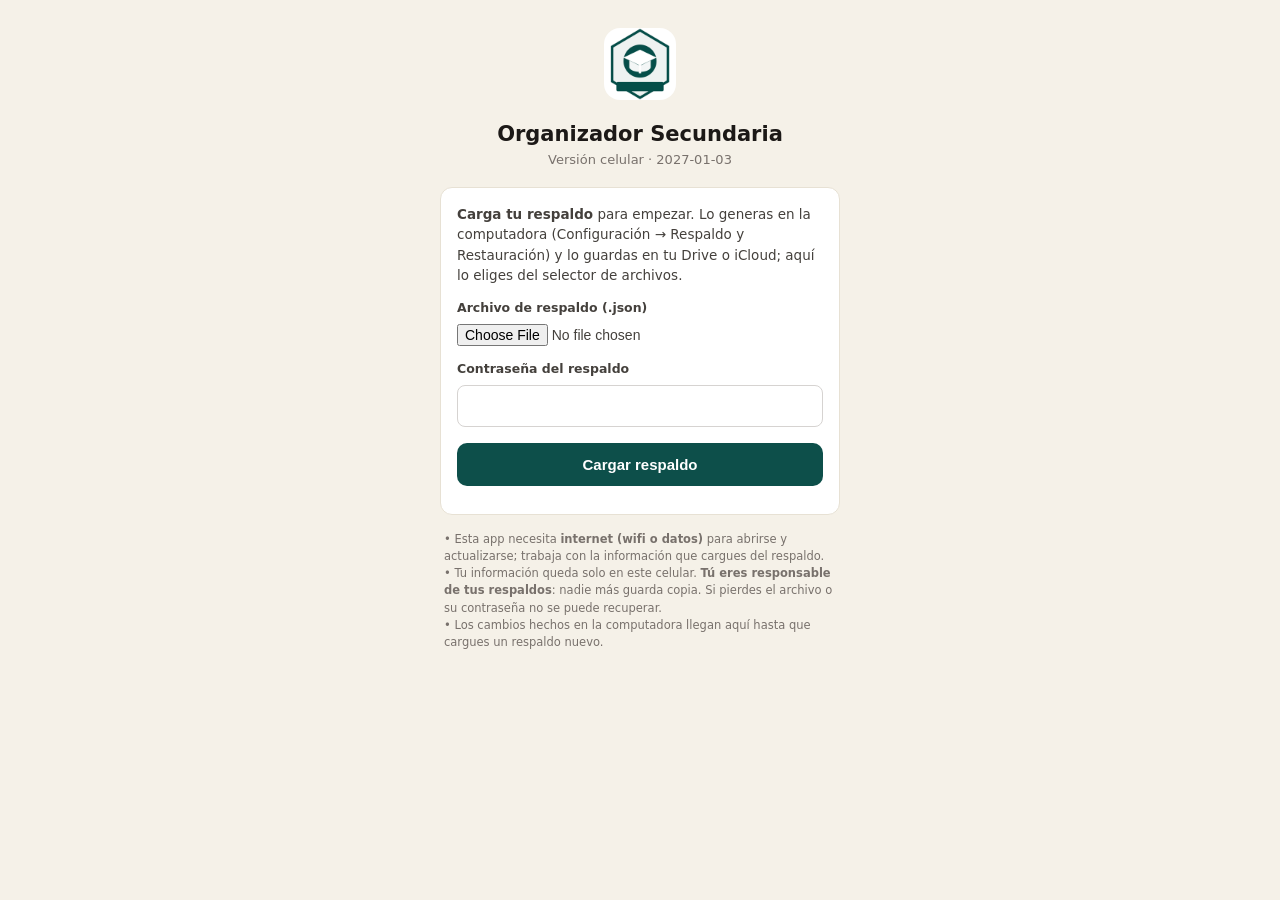
==== fcp/index.html @ aca78324 "Puerta fcp/: abre la misma app con el escudo de la escuela como ícono del iPhone Co-Authored-By: Cla" ====
<!doctype html>
<html lang="es">
<head>
<meta charset="utf-8">
<meta name="viewport" content="width=device-width,initial-scale=1,viewport-fit=cover">
<title>Organizador FCP</title>
<link rel="apple-touch-icon" sizes="180x180" href="icono-180.png">
<link rel="icon" type="image/png" href="icono-180.png">
<meta name="apple-mobile-web-app-capable" content="yes">
<meta name="apple-mobile-web-app-title" content="Organizador FCP">
<meta name="apple-mobile-web-app-status-bar-style" content="black-translucent">
<meta name="theme-color" content="#0d4f4a">
<meta http-equiv="refresh" content="0;url=../app/">
<style>body{margin:0;font:16px -apple-system,system-ui,sans-serif;background:#faf8f4;color:#44403c;display:flex;align-items:center;justify-content:center;min-height:100vh}</style>
</head>
<body>
<p>Abriendo…</p>
<script>location.replace("../app/");</script>
</body>
</html>
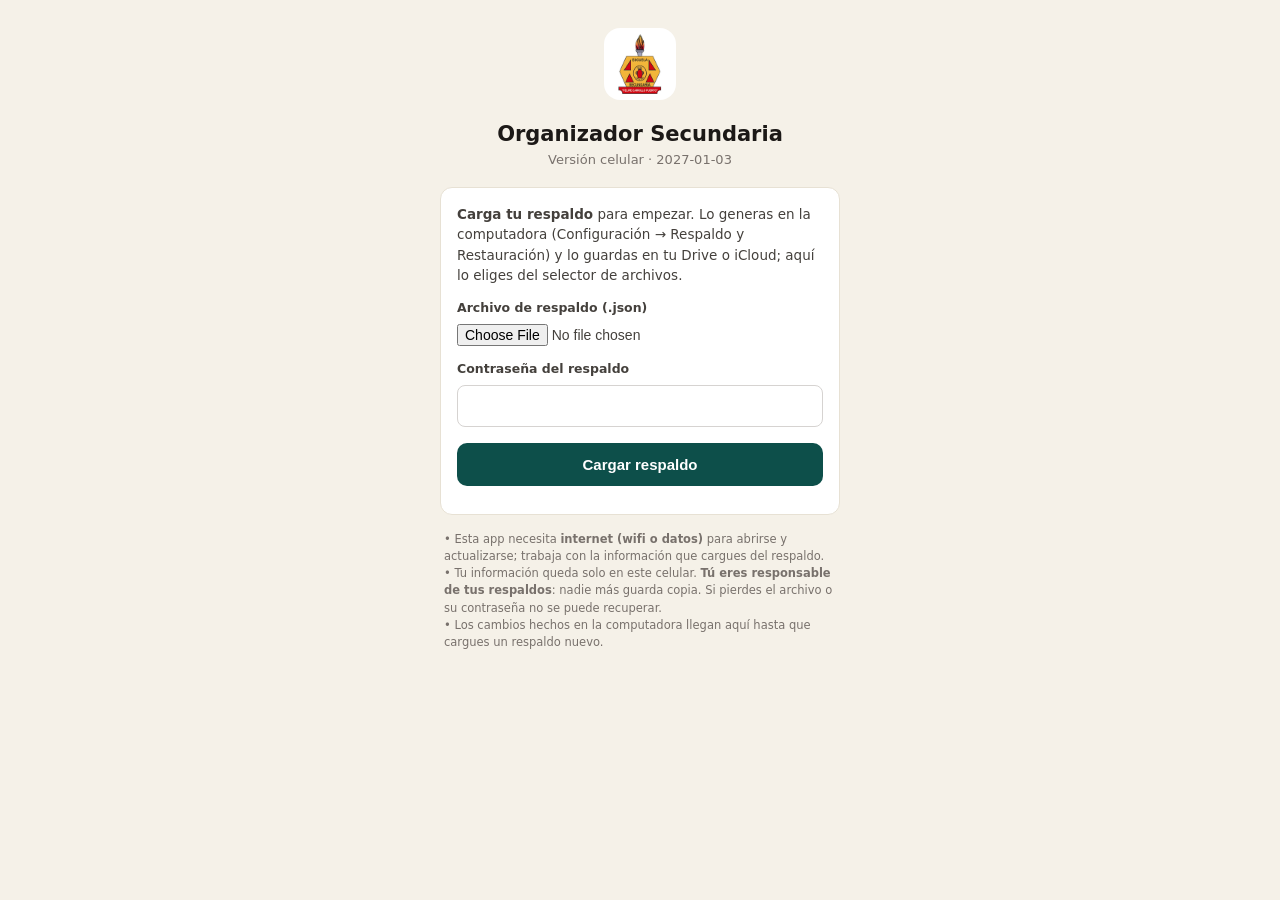
==== commit cfbfb4d9: "fcp/: copia completa de la app con el escudo como ícono y nombre «Organizador FCP» (iOS no toma el í" ====
--- a/fcp/index.html
+++ b/fcp/index.html
@@ -1,20 +1,57 @@
-<!doctype html>
-<html lang="es">
+<!DOCTYPE html>
+<html lang="es-MX">
 <head>
-<meta charset="utf-8">
-<meta name="viewport" content="width=device-width,initial-scale=1,viewport-fit=cover">
-<title>Organizador FCP</title>
-<link rel="apple-touch-icon" sizes="180x180" href="icono-180.png">
-<link rel="icon" type="image/png" href="icono-180.png">
+<meta charset="UTF-8">
+<meta name="viewport" content="width=device-width,initial-scale=1.0,minimum-scale=1.0,maximum-scale=1.0,user-scalable=no">
+<link rel="manifest" href="manifest.json">
 <meta name="apple-mobile-web-app-capable" content="yes">
+<meta name="apple-mobile-web-app-status-bar-style" content="black-translucent">
 <meta name="apple-mobile-web-app-title" content="Organizador FCP">
-<meta name="apple-mobile-web-app-status-bar-style" content="black-translucent">
+<link rel="apple-touch-icon" sizes="180x180" href="assets/apple-touch-icon.png">
 <meta name="theme-color" content="#0d4f4a">
-<meta http-equiv="refresh" content="0;url=../app/">
-<style>body{margin:0;font:16px -apple-system,system-ui,sans-serif;background:#faf8f4;color:#44403c;display:flex;align-items:center;justify-content:center;min-height:100vh}</style>
+<link href="assets/fonts/plus-jakarta-sans/plus-jakarta-sans.css" rel="stylesheet"><title>Organizador Secundaria</title>
+<link rel="stylesheet" href="assets/icons/tabler-icons/tabler-icons.min.css">
+<style>
+/* Safari: oculta el botón de «Autorrelleno de Contactos» (menú de contactos de la Mac) en los campos de la app */
+input::-webkit-contacts-auto-fill-button { visibility: hidden; display: none !important; pointer-events: none; position: absolute; right: 0; }
+*{box-sizing:border-box}
+body{margin:0;background:#faf8f4;font-family:sans-serif}
+#layout{display:grid;grid-template-columns:200px 1fr;grid-template-rows:60px 1fr;min-height:100vh;grid-template-areas:"sidebar header" "sidebar main"}
+#sidebar{grid-area:sidebar;background:white;border-right:1px solid #e7e1d4;display:flex;flex-direction:column;position:sticky;top:0;height:100vh;overflow-y:auto;z-index:30;transition:transform .25s ease}
+#app-header{grid-area:header;background:white;border-bottom:1px solid #e7e1d4;display:flex;align-items:center;padding:0 24px;gap:16px;position:sticky;top:0;z-index:20}
+#main-content{grid-area:main;padding:28px 32px 60px;overflow-x:hidden}
+#sidebar-overlay{display:none;position:fixed;inset:0;background:rgba(0,0,0,.4);z-index:25}
+#sidebar-overlay.open{display:block}
+#hamburger{display:none;background:none;border:none;cursor:pointer;padding:6px}
+.kpi-grid{display:grid;grid-template-columns:repeat(4,1fr);gap:14px;margin-bottom:22px}
+.panel-bottom{display:grid;grid-template-columns:2fr 1fr;gap:16px}
+.accesos-grid{display:grid;grid-template-columns:repeat(3,1fr);gap:12px;padding:16px 18px}
+.user-email{display:flex;align-items:center;gap:10px;padding:4px 10px 4px 4px;border-radius:20px;border:1px solid #e7e1d4;max-width:220px;overflow:hidden}
+.user-email span{font-size:12.5px;font-weight:500;white-space:nowrap;overflow:hidden;text-overflow:ellipsis}
+@media(max-width:900px){
+#layout{grid-template-columns:1fr;grid-template-areas:"header" "main"}
+#sidebar{position:fixed;left:0;top:0;width:260px;height:100vh;transform:translateX(-100%)}
+#sidebar.open{transform:translateX(0)}
+#hamburger{display:flex;align-items:center;justify-content:center}
+#main-content{padding:20px 16px 60px}
+.kpi-grid{grid-template-columns:repeat(2,1fr)}
+.panel-bottom{grid-template-columns:1fr}
+.accesos-grid{grid-template-columns:repeat(2,1fr)}
+}
+@media(max-width:480px){
+#app-header{padding:0 10px;gap:6px}
+#main-content{padding:12px 10px 80px}
+.kpi-grid{grid-template-columns:repeat(2,1fr);gap:8px}
+.accesos-grid{grid-template-columns:repeat(2,1fr);gap:8px}
+.user-email{max-width:36px;padding:4px;border:none}
+.user-email span{display:none}
+#breadcrumb{font-size:12px;font-weight:500;color:#44403c}
+}
+.agenda-row{display:flex;gap:8px;padding:10px 0;border-bottom:1px solid #f0ece4;align-items:flex-start;flex-wrap:wrap}.agenda-row-hora{font-size:13px;font-weight:600;min-width:70px;padding-top:1px;flex-shrink:0}.agenda-row-texto{flex:1;min-width:0}.agenda-row-btns{display:flex;flex-direction:column;gap:4px;align-items:flex-end;flex-shrink:0}@media(max-width:480px){.agenda-row{gap:6px}.agenda-row-hora{min-width:60px;font-size:12px}.agenda-row-btns{flex-direction:row;width:100%;justify-content:flex-end;margin-top:4px}}</style>
 </head>
 <body>
-<p>Abriendo…</p>
-<script>location.replace("../app/");</script>
+<div id="app">Cargando...</div>
+<script type="module" src="src/arranque-celular.js"></script>
+
 </body>
 </html>
--- a/fcp/assets/fonts/plus-jakarta-sans/plus-jakarta-sans.css
+++ b/fcp/assets/fonts/plus-jakarta-sans/plus-jakarta-sans.css
@@ -0,0 +1,19 @@
+/* Plus Jakarta Sans, auto-alojada localmente (antes: fonts.googleapis.com).
+   Fuente variable v12 (Google Fonts) -- un solo archivo cubre los pesos
+   300-700, subconjuntos latin + latin-ext (cubren español completo). */
+@font-face {
+  font-family: 'Plus Jakarta Sans';
+  font-style: normal;
+  font-weight: 300 700;
+  font-display: swap;
+  src: url('./plus-jakarta-sans-latin-ext.woff2') format('woff2');
+  unicode-range: U+0100-02BA, U+02BD-02C5, U+02C7-02CC, U+02CE-02D7, U+02DD-02FF, U+0304, U+0308, U+0329, U+1D00-1DBF, U+1E00-1E9F, U+1EF2-1EFF, U+2020, U+20A0-20AB, U+20AD-20C0, U+2113, U+2C60-2C7F, U+A720-A7FF;
+}
+@font-face {
+  font-family: 'Plus Jakarta Sans';
+  font-style: normal;
+  font-weight: 300 700;
+  font-display: swap;
+  src: url('./plus-jakarta-sans-latin.woff2') format('woff2');
+  unicode-range: U+0000-00FF, U+0131, U+0152-0153, U+02BB-02BC, U+02C6, U+02DA, U+02DC, U+0304, U+0308, U+0329, U+2000-206F, U+20AC, U+2122, U+2191, U+2193, U+2212, U+2215, U+FEFF, U+FFFD;
+}
